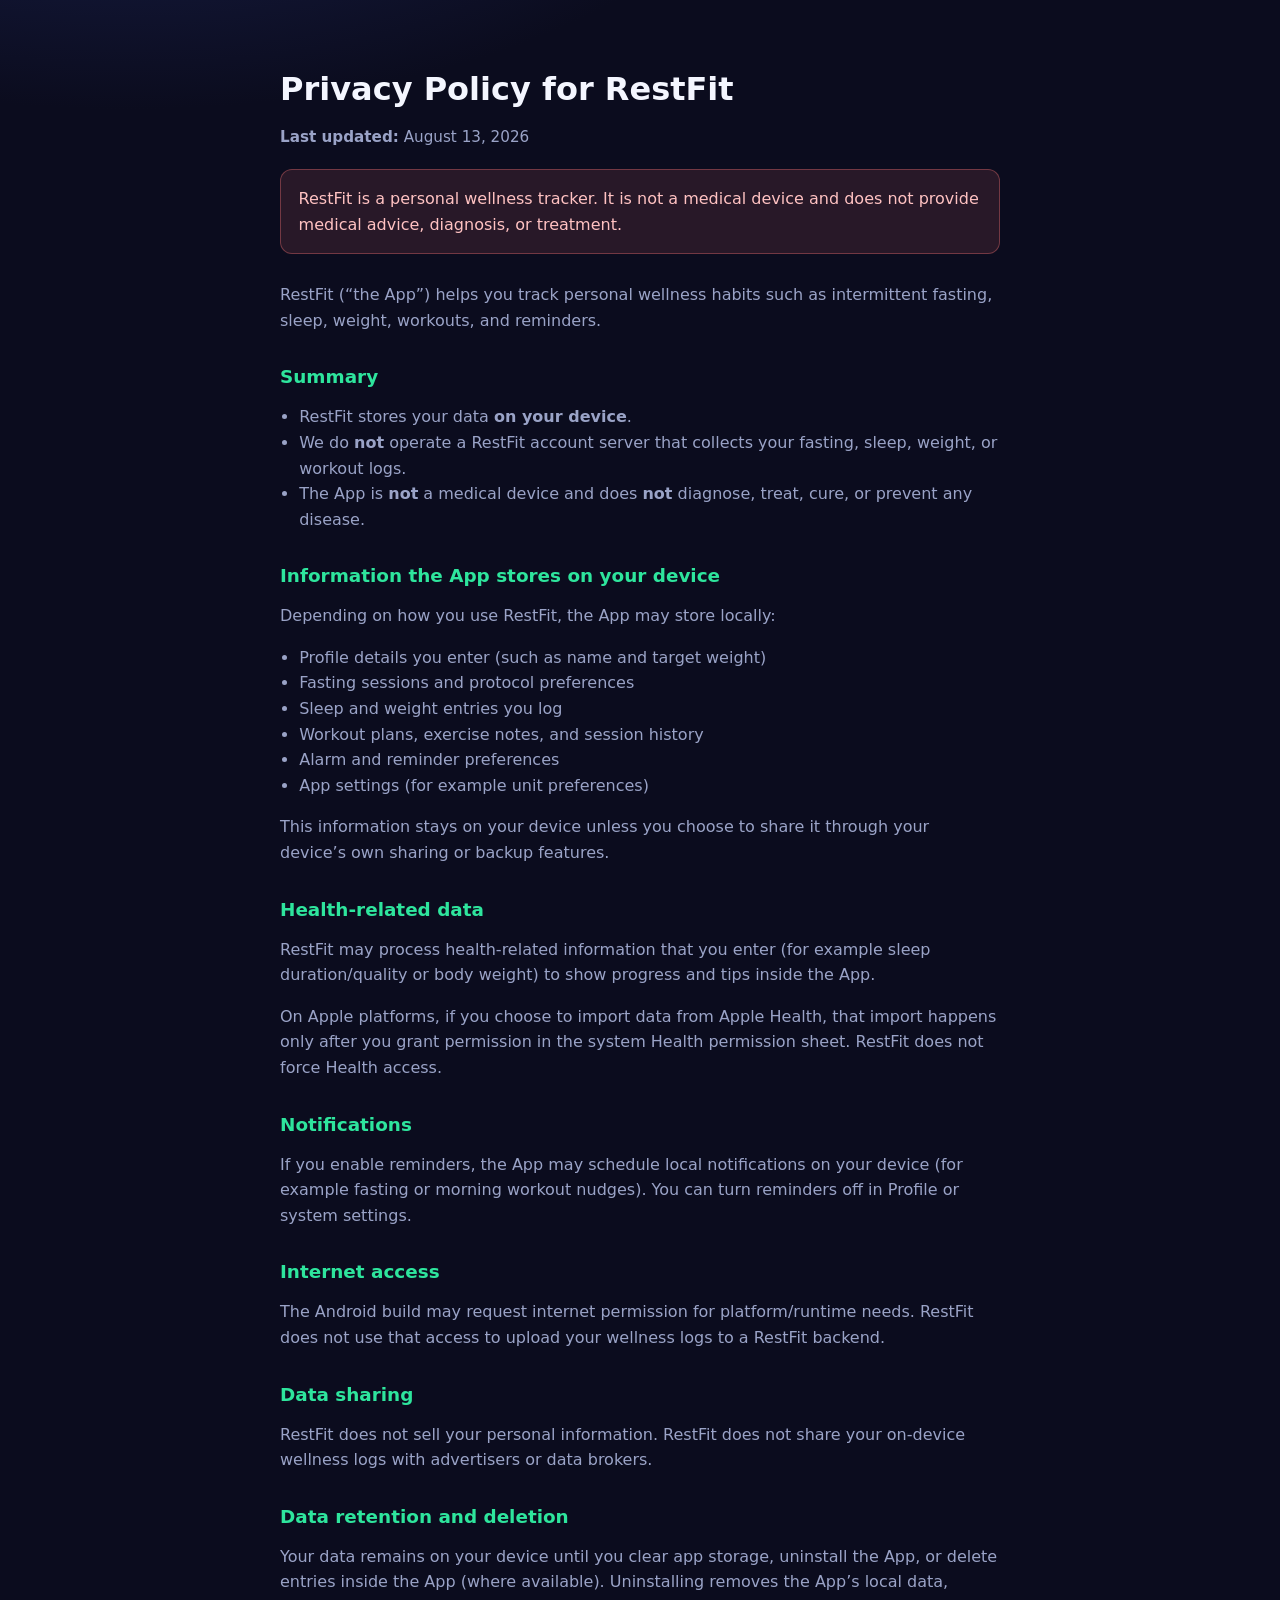
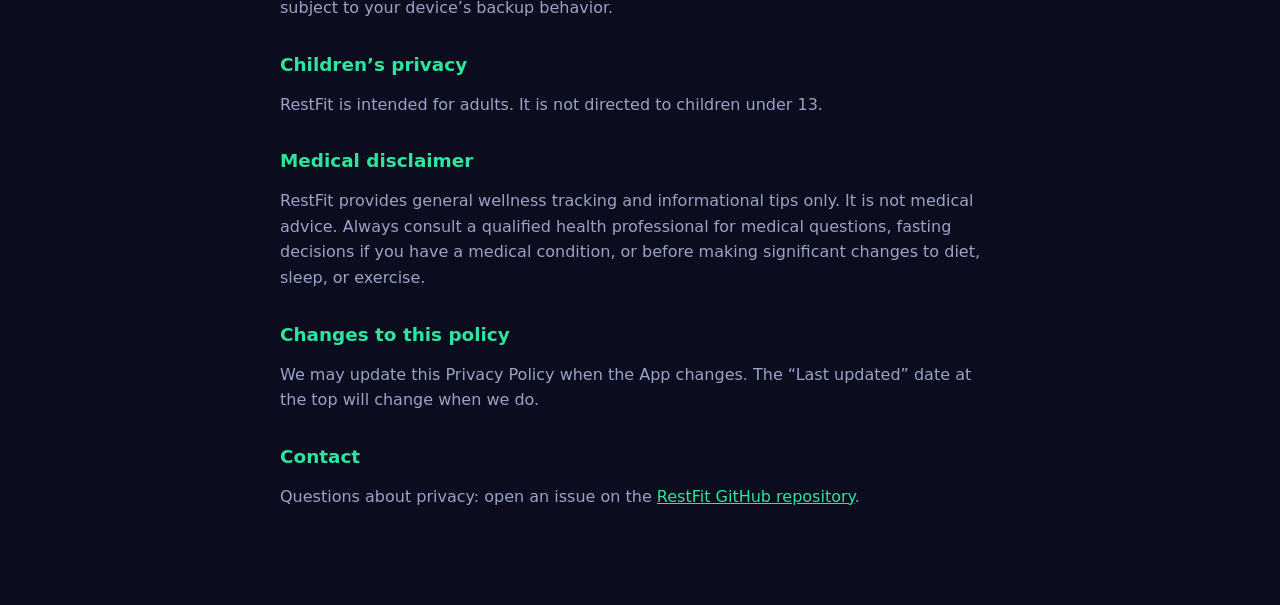
==== docs/index.html @ 87e2a372 "Add privacy policy, Play listing copy, and store assets. Ship an in-app Privacy Policy with medical " ====
<!DOCTYPE html>
<html lang="en">
<head>
  <meta charset="utf-8" />
  <meta http-equiv="refresh" content="0; url=./privacy/" />
  <title>RestFit</title>
  <link rel="canonical" href="./privacy/" />
</head>
<body>
  <p><a href="./privacy/">RestFit Privacy Policy</a></p>
</body>
</html>
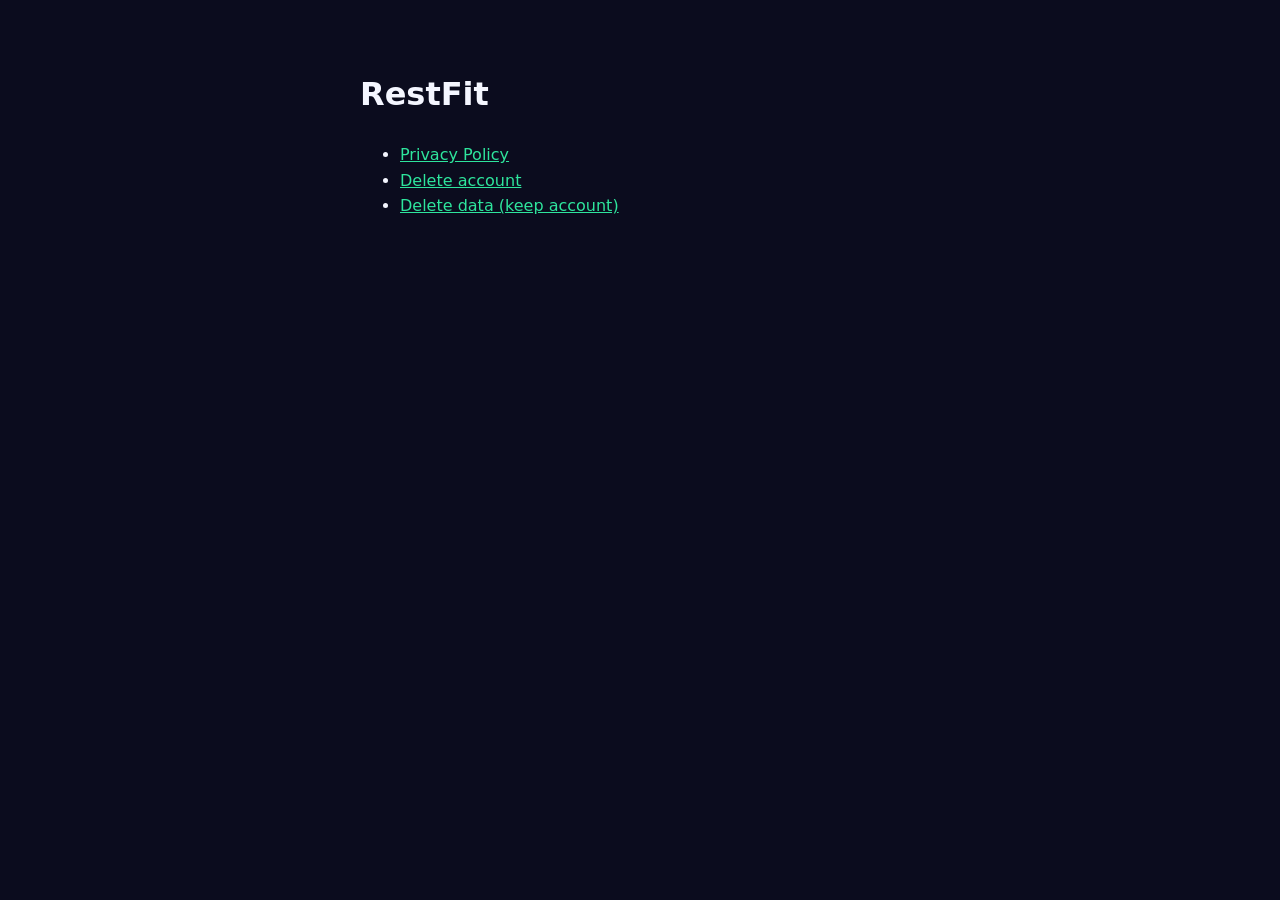
==== commit 1fda6840: "Add account and data deletion flows for Play Data safety. In-app clear/delete actions plus public Gi" ====
--- a/docs/index.html
+++ b/docs/index.html
@@ -2,11 +2,29 @@
 <html lang="en">
 <head>
   <meta charset="utf-8" />
-  <meta http-equiv="refresh" content="0; url=./privacy/" />
+  <meta name="viewport" content="width=device-width, initial-scale=1" />
   <title>RestFit</title>
-  <link rel="canonical" href="./privacy/" />
+  <style>
+    body {
+      margin: 0;
+      font-family: ui-sans-serif, system-ui, -apple-system, Segoe UI, Roboto, Helvetica, Arial, sans-serif;
+      background: #0b0c1e;
+      color: #f4f6ff;
+      padding: 48px 20px;
+      line-height: 1.6;
+    }
+    a { color: #2ee59d; }
+    main { max-width: 560px; margin: 0 auto; }
+  </style>
 </head>
 <body>
-  <p><a href="./privacy/">RestFit Privacy Policy</a></p>
+  <main>
+    <h1>RestFit</h1>
+    <ul>
+      <li><a href="./privacy/">Privacy Policy</a></li>
+      <li><a href="./delete-account/">Delete account</a></li>
+      <li><a href="./delete-data/">Delete data (keep account)</a></li>
+    </ul>
+  </main>
 </body>
 </html>
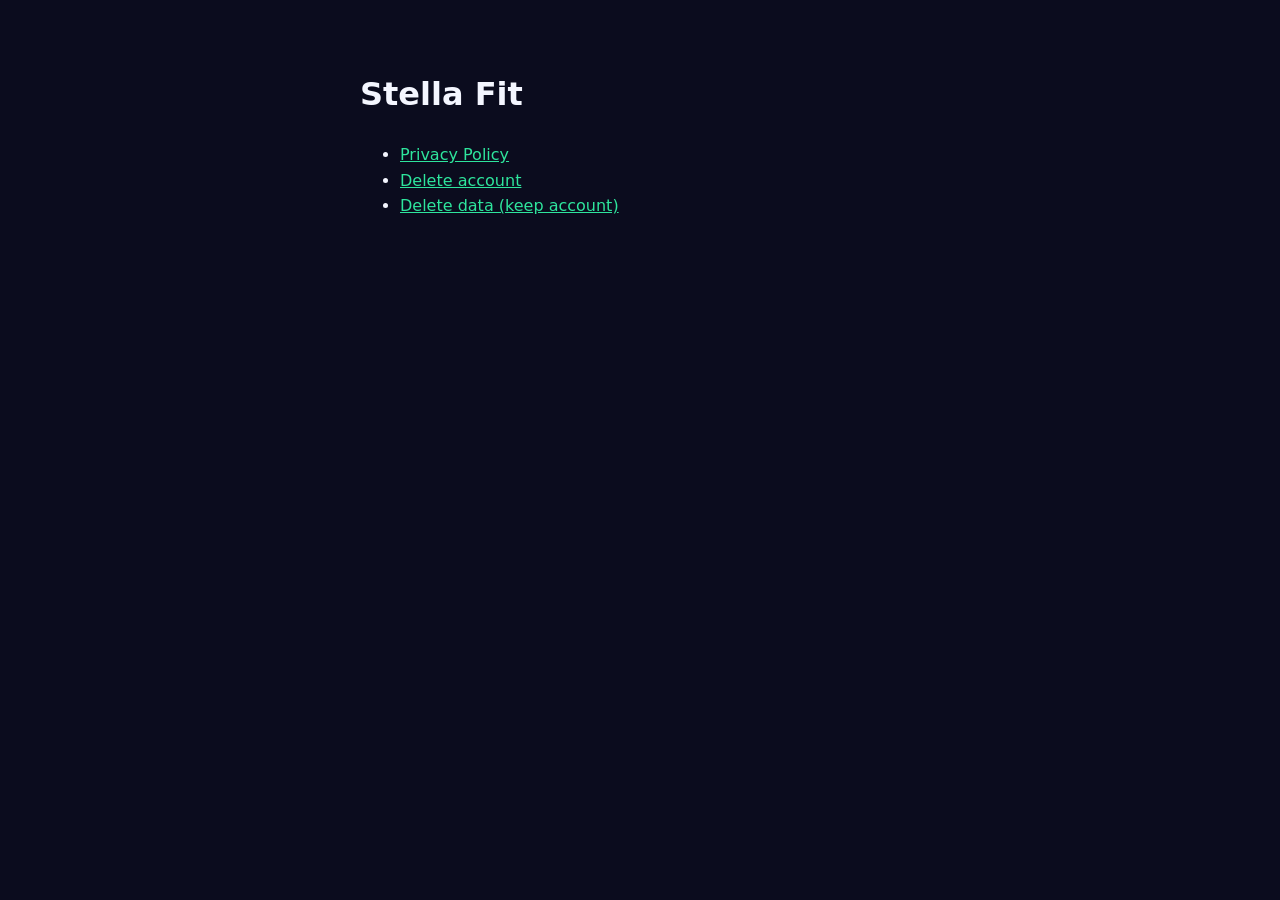
==== commit 34f378cc: "Rename the app to Stella Fit in UI, legal pages, and store docs. Also add PNG tab bar icons so Andro" ====
--- a/docs/index.html
+++ b/docs/index.html
@@ -3,7 +3,7 @@
 <head>
   <meta charset="utf-8" />
   <meta name="viewport" content="width=device-width, initial-scale=1" />
-  <title>RestFit</title>
+  <title>Stella Fit</title>
   <style>
     body {
       margin: 0;
@@ -19,7 +19,7 @@
 </head>
 <body>
   <main>
-    <h1>RestFit</h1>
+    <h1>Stella Fit</h1>
     <ul>
       <li><a href="./privacy/">Privacy Policy</a></li>
       <li><a href="./delete-account/">Delete account</a></li>
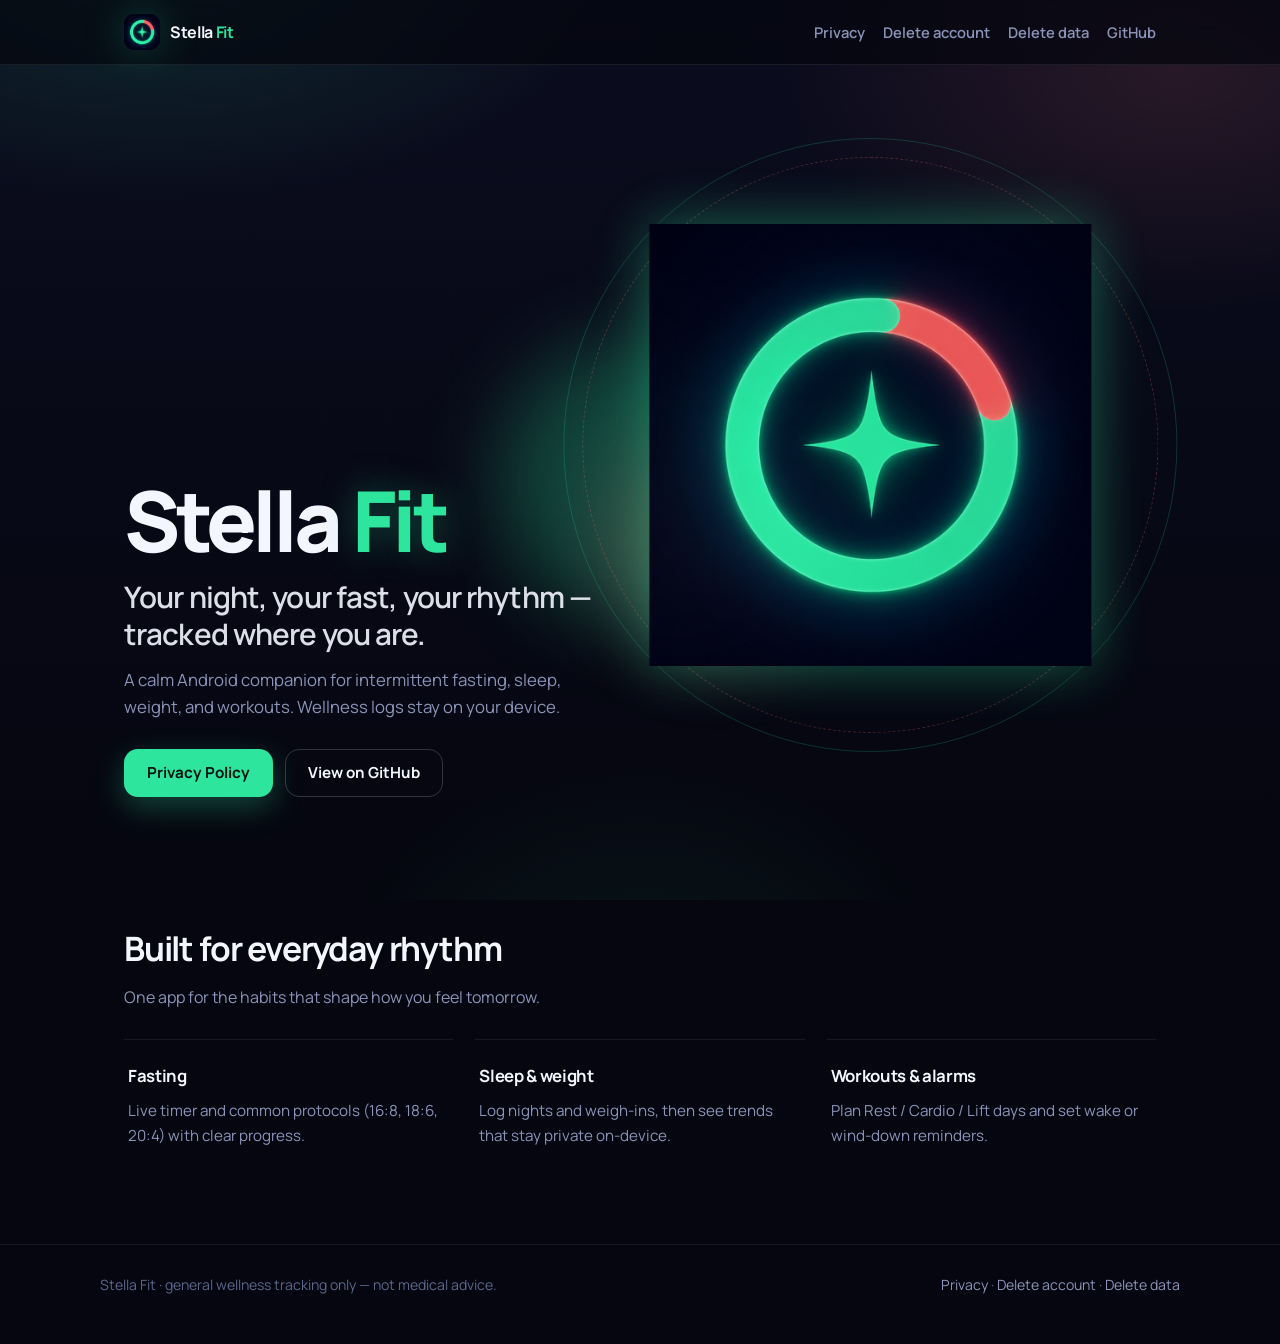
==== commit 465aebfa: "Ship Home branding, Aero keyboard, and Play version 7. Adds Manrope headers, in-app keyboard, keyboa" ====
--- a/docs/index.html
+++ b/docs/index.html
@@ -3,28 +3,86 @@
 <head>
   <meta charset="utf-8" />
   <meta name="viewport" content="width=device-width, initial-scale=1" />
-  <title>Stella Fit</title>
-  <style>
-    body {
-      margin: 0;
-      font-family: ui-sans-serif, system-ui, -apple-system, Segoe UI, Roboto, Helvetica, Arial, sans-serif;
-      background: #0b0c1e;
-      color: #f4f6ff;
-      padding: 48px 20px;
-      line-height: 1.6;
-    }
-    a { color: #2ee59d; }
-    main { max-width: 560px; margin: 0 auto; }
-  </style>
+  <title>Stella Fit — Fasting, sleep, and workouts</title>
+  <meta name="description" content="Stella Fit tracks fasting, sleep, weight, and workouts on your device — a calm wellness companion with mint-forward design." />
+  <link rel="icon" href="./assets/icon.png" />
+  <link rel="preconnect" href="https://fonts.googleapis.com" />
+  <link rel="preconnect" href="https://fonts.gstatic.com" crossorigin />
+  <link href="https://fonts.googleapis.com/css2?family=Manrope:wght@500;600;700;800&display=swap" rel="stylesheet" />
+  <link rel="stylesheet" href="./assets/site.css" />
 </head>
 <body>
-  <main>
-    <h1>Stella Fit</h1>
-    <ul>
-      <li><a href="./privacy/">Privacy Policy</a></li>
-      <li><a href="./delete-account/">Delete account</a></li>
-      <li><a href="./delete-data/">Delete data (keep account)</a></li>
+  <header class="site-nav">
+    <div class="site-nav__inner">
+      <a class="brand" href="./">
+        <img class="brand__mark" src="./assets/icon.png" width="36" height="36" alt="" />
+        <span class="brand__name">Stella <span>Fit</span></span>
+      </a>
+      <nav class="nav-links" aria-label="Site">
+        <a href="./privacy/">Privacy</a>
+        <a href="./delete-account/">Delete account</a>
+        <a href="./delete-data/">Delete data</a>
+        <a href="https://github.com/ilda-cornolius/RestFit">GitHub</a>
+      </nav>
+    </div>
+  </header>
+
+  <section class="hero">
+    <div class="hero__visual" aria-hidden="true">
+      <div class="orb orb--mint"></div>
+      <div class="orb orb--coral"></div>
+      <div class="mark-stage">
+        <div class="ring"></div>
+        <img src="./assets/icon.png" width="512" height="512" alt="" />
+      </div>
+    </div>
+
+    <div class="hero__copy">
+      <div class="hero__copy-inner">
+        <h1 class="hero__brand">Stella <span>Fit</span></h1>
+        <p class="hero__title">Your night, your fast, your rhythm — tracked where you are.</p>
+        <p class="hero__lede">
+          A calm Android companion for intermittent fasting, sleep, weight, and workouts.
+          Wellness logs stay on your device.
+        </p>
+        <div class="cta-row">
+          <a class="btn btn--mint" href="./privacy/">Privacy Policy</a>
+          <a class="btn btn--ghost" href="https://github.com/ilda-cornolius/RestFit">View on GitHub</a>
+        </div>
+      </div>
+    </div>
+  </section>
+
+  <section class="section">
+    <div class="section__head">
+      <h2>Built for everyday rhythm</h2>
+      <p>One app for the habits that shape how you feel tomorrow.</p>
+    </div>
+    <ul class="feature-list">
+      <li>
+        <h3>Fasting</h3>
+        <p>Live timer and common protocols (16:8, 18:6, 20:4) with clear progress.</p>
+      </li>
+      <li>
+        <h3>Sleep &amp; weight</h3>
+        <p>Log nights and weigh-ins, then see trends that stay private on-device.</p>
+      </li>
+      <li>
+        <h3>Workouts &amp; alarms</h3>
+        <p>Plan Rest / Cardio / Lift days and set wake or wind-down reminders.</p>
+      </li>
     </ul>
-  </main>
+  </section>
+
+  <footer class="site-footer">
+    <div class="site-footer__inner">
+      <span>Stella Fit · general wellness tracking only — not medical advice.</span>
+      <span>
+        <a href="./privacy/">Privacy</a> ·
+        <a href="./delete-account/">Delete account</a> ·
+        <a href="./delete-data/">Delete data</a>
+      </span>
+    </div>
+  </footer>
 </body>
 </html>
--- a/docs/assets/site.css
+++ b/docs/assets/site.css
@@ -0,0 +1,500 @@
+:root {
+  --bg: #05060f;
+  --bg-deep: #0b0c1e;
+  --surface: #10122a;
+  --text: #f4f6ff;
+  --muted: #8b94b8;
+  --faint: #5c668c;
+  --mint: #2ee59d;
+  --mint-dim: rgba(46, 229, 157, 0.14);
+  --coral: #ff7676;
+  --line: rgba(255, 255, 255, 0.08);
+  --glow: 0 0 40px rgba(46, 229, 157, 0.28);
+  --font: "Manrope", ui-sans-serif, system-ui, sans-serif;
+  --max: 720px;
+  --wide: 1080px;
+}
+
+*,
+*::before,
+*::after {
+  box-sizing: border-box;
+}
+
+html {
+  scroll-behavior: smooth;
+}
+
+body {
+  margin: 0;
+  min-height: 100vh;
+  font-family: var(--font);
+  background: var(--bg);
+  color: var(--text);
+  line-height: 1.65;
+  -webkit-font-smoothing: antialiased;
+}
+
+body::before {
+  content: "";
+  position: fixed;
+  inset: 0;
+  z-index: -2;
+  background:
+    radial-gradient(900px 520px at 12% -8%, rgba(46, 229, 157, 0.16), transparent 55%),
+    radial-gradient(800px 480px at 92% 8%, rgba(255, 118, 118, 0.12), transparent 50%),
+    radial-gradient(700px 500px at 50% 110%, rgba(46, 229, 157, 0.08), transparent 45%),
+    linear-gradient(180deg, #0b0c1e 0%, #05060f 100%);
+}
+
+body::after {
+  content: "";
+  position: fixed;
+  inset: 0;
+  z-index: -1;
+  opacity: 0.35;
+  pointer-events: none;
+  background-image:
+    linear-gradient(rgba(255, 255, 255, 0.03) 1px, transparent 1px),
+    linear-gradient(90deg, rgba(255, 255, 255, 0.03) 1px, transparent 1px);
+  background-size: 64px 64px;
+  mask-image: radial-gradient(ellipse at center, black 20%, transparent 75%);
+}
+
+a {
+  color: var(--mint);
+  text-decoration-thickness: 1px;
+  text-underline-offset: 3px;
+  transition: color 0.2s ease, opacity 0.2s ease;
+}
+
+a:hover {
+  color: #7dffc4;
+}
+
+img {
+  max-width: 100%;
+  display: block;
+}
+
+.site-nav {
+  position: sticky;
+  top: 0;
+  z-index: 20;
+  backdrop-filter: blur(16px);
+  -webkit-backdrop-filter: blur(16px);
+  background: rgba(5, 6, 15, 0.72);
+  border-bottom: 1px solid var(--line);
+}
+
+.site-nav__inner {
+  max-width: var(--wide);
+  margin: 0 auto;
+  padding: 14px 24px;
+  display: flex;
+  align-items: center;
+  justify-content: space-between;
+  gap: 16px;
+}
+
+.brand {
+  display: inline-flex;
+  align-items: center;
+  gap: 10px;
+  color: var(--text);
+  text-decoration: none;
+  font-weight: 700;
+  letter-spacing: -0.02em;
+}
+
+.brand:hover {
+  color: var(--text);
+  opacity: 0.92;
+}
+
+.brand__mark {
+  width: 36px;
+  height: 36px;
+  border-radius: 10px;
+  box-shadow: var(--glow);
+}
+
+.brand__name span {
+  color: var(--mint);
+}
+
+.nav-links {
+  display: flex;
+  flex-wrap: wrap;
+  gap: 8px 18px;
+  align-items: center;
+  justify-content: flex-end;
+}
+
+.nav-links a {
+  color: var(--muted);
+  text-decoration: none;
+  font-size: 0.92rem;
+  font-weight: 600;
+}
+
+.nav-links a:hover,
+.nav-links a[aria-current="page"] {
+  color: var(--mint);
+}
+
+.hero {
+  position: relative;
+  max-width: none;
+  margin: 0;
+  padding: 0;
+  min-height: calc(100vh - 68px);
+  display: grid;
+  align-items: end;
+  overflow: hidden;
+}
+
+.hero__visual {
+  position: absolute;
+  inset: 0;
+  display: grid;
+  place-items: center;
+  pointer-events: none;
+}
+
+.hero__visual .mark-stage {
+  width: min(560px, 88vw);
+  opacity: 0.92;
+}
+
+@media (min-width: 860px) {
+  .hero__visual .mark-stage {
+    translate: 18vw -4vh;
+    width: min(620px, 48vw);
+  }
+}
+
+.hero__copy {
+  position: relative;
+  z-index: 1;
+  max-width: 40rem;
+  padding: 72px 24px 80px;
+  margin: 0 auto 0 0;
+  width: 100%;
+}
+
+@media (min-width: 860px) {
+  .hero__copy {
+    max-width: var(--wide);
+    margin: 0 auto;
+    padding: 96px 24px 100px;
+  }
+
+  .hero__copy-inner {
+    max-width: 34rem;
+  }
+}
+
+.hero__brand {
+  margin: 0 0 18px;
+  font-size: clamp(3rem, 8vw, 5.25rem);
+  font-weight: 800;
+  letter-spacing: -0.05em;
+  line-height: 0.95;
+}
+
+.hero__brand span {
+  color: var(--mint);
+  text-shadow: 0 0 36px rgba(46, 229, 157, 0.35);
+}
+
+.hero__title {
+  margin: 0 0 14px;
+  font-size: clamp(1.35rem, 3vw, 1.85rem);
+  font-weight: 600;
+  letter-spacing: -0.03em;
+  line-height: 1.25;
+  color: rgba(244, 246, 255, 0.9);
+}
+
+.hero__lede {
+  margin: 0 0 28px;
+  color: var(--muted);
+  font-size: 1.05rem;
+  max-width: 28rem;
+}
+
+.cta-row {
+  display: flex;
+  flex-wrap: wrap;
+  gap: 12px;
+}
+
+.btn {
+  display: inline-flex;
+  align-items: center;
+  justify-content: center;
+  gap: 8px;
+  min-height: 48px;
+  padding: 0 22px;
+  border-radius: 14px;
+  font-family: inherit;
+  font-size: 0.95rem;
+  font-weight: 700;
+  text-decoration: none;
+  border: 1px solid transparent;
+  transition: transform 0.18s ease, box-shadow 0.18s ease, background 0.18s ease;
+}
+
+.btn:hover {
+  transform: translateY(-1px);
+}
+
+.btn--mint {
+  background: var(--mint);
+  color: #04140e;
+  box-shadow: 0 10px 30px rgba(46, 229, 157, 0.28);
+}
+
+.btn--mint:hover {
+  color: #04140e;
+  box-shadow: 0 14px 36px rgba(46, 229, 157, 0.4);
+}
+
+.btn--ghost {
+  background: transparent;
+  color: var(--text);
+  border-color: rgba(255, 255, 255, 0.18);
+}
+
+.btn--ghost:hover {
+  color: var(--text);
+  border-color: rgba(46, 229, 157, 0.55);
+  background: var(--mint-dim);
+}
+
+.orb {
+  position: absolute;
+  border-radius: 50%;
+  filter: blur(40px);
+  pointer-events: none;
+}
+
+.orb--mint {
+  width: 280px;
+  height: 280px;
+  background: rgba(46, 229, 157, 0.28);
+  animation: drift 7s ease-in-out infinite alternate;
+}
+
+.orb--coral {
+  width: 220px;
+  height: 220px;
+  background: rgba(255, 118, 118, 0.22);
+  animation: drift 8.5s ease-in-out infinite alternate-reverse;
+  translate: 80px 60px;
+}
+
+.mark-stage {
+  position: relative;
+  width: min(360px, 78vw);
+  aspect-ratio: 1;
+  display: grid;
+  place-items: center;
+}
+
+.mark-stage img {
+  width: 72%;
+  height: auto;
+  filter: drop-shadow(0 0 28px rgba(46, 229, 157, 0.45));
+  animation: pulse-glow 4.8s ease-in-out infinite;
+}
+
+.ring {
+  position: absolute;
+  inset: 0;
+  border-radius: 50%;
+  border: 1px solid rgba(46, 229, 157, 0.22);
+  animation: spin-slow 28s linear infinite;
+}
+
+.ring::before {
+  content: "";
+  position: absolute;
+  inset: 18px;
+  border-radius: 50%;
+  border: 1px dashed rgba(255, 118, 118, 0.28);
+}
+
+.section {
+  max-width: var(--wide);
+  margin: 0 auto;
+  padding: 24px 24px 96px;
+}
+
+.section__head {
+  max-width: 36rem;
+  margin-bottom: 28px;
+}
+
+.section__head h2 {
+  margin: 0 0 8px;
+  font-size: clamp(1.6rem, 3vw, 2.1rem);
+  letter-spacing: -0.035em;
+}
+
+.section__head p {
+  margin: 0;
+  color: var(--muted);
+}
+
+.feature-list {
+  list-style: none;
+  margin: 0;
+  padding: 0;
+  display: grid;
+  gap: 18px;
+}
+
+@media (min-width: 720px) {
+  .feature-list {
+    grid-template-columns: repeat(3, 1fr);
+    gap: 22px;
+  }
+}
+
+.feature-list li {
+  padding: 8px 4px 0;
+  border-top: 1px solid var(--line);
+}
+
+.feature-list h3 {
+  margin: 14px 0 8px;
+  font-size: 1.05rem;
+  letter-spacing: -0.02em;
+}
+
+.feature-list p {
+  margin: 0;
+  color: var(--muted);
+  font-size: 0.95rem;
+}
+
+.site-footer {
+  border-top: 1px solid var(--line);
+  padding: 28px 24px 48px;
+}
+
+.site-footer__inner {
+  max-width: var(--wide);
+  margin: 0 auto;
+  display: flex;
+  flex-wrap: wrap;
+  gap: 12px 24px;
+  justify-content: space-between;
+  color: var(--faint);
+  font-size: 0.88rem;
+}
+
+.site-footer a {
+  color: var(--muted);
+  text-decoration: none;
+}
+
+.site-footer a:hover {
+  color: var(--mint);
+}
+
+/* Legal / content pages */
+.page {
+  max-width: var(--max);
+  margin: 0 auto;
+  padding: 40px 24px 96px;
+}
+
+.page__kicker {
+  margin: 0 0 10px;
+  color: var(--mint);
+  font-size: 0.8rem;
+  font-weight: 700;
+  letter-spacing: 0.14em;
+  text-transform: uppercase;
+}
+
+.page h1 {
+  margin: 0 0 10px;
+  font-size: clamp(2rem, 5vw, 2.75rem);
+  letter-spacing: -0.04em;
+  line-height: 1.1;
+}
+
+.page .meta {
+  margin: 0 0 22px;
+  color: var(--muted);
+  font-size: 0.95rem;
+}
+
+.page h2 {
+  margin: 2.2rem 0 0.7rem;
+  font-size: 1.15rem;
+  color: var(--mint);
+  letter-spacing: -0.02em;
+}
+
+.page p,
+.page li {
+  color: var(--muted);
+}
+
+.page ul,
+.page ol {
+  padding-left: 1.2rem;
+}
+
+.page strong {
+  color: rgba(244, 246, 255, 0.92);
+  font-weight: 700;
+}
+
+.callout,
+.disclaimer {
+  margin: 1.25rem 0 1.75rem;
+  padding: 1rem 1.15rem;
+  border-radius: 14px;
+  backdrop-filter: blur(8px);
+}
+
+.callout {
+  background: var(--mint-dim);
+  color: #c9ffe8;
+  border: 1px solid rgba(46, 229, 157, 0.35);
+}
+
+.disclaimer {
+  background: rgba(255, 118, 118, 0.1);
+  color: #ffc2c2;
+  border: 1px solid rgba(255, 118, 118, 0.35);
+}
+
+@keyframes drift {
+  from { transform: translate(-18px, -10px) scale(1); }
+  to { transform: translate(16px, 14px) scale(1.08); }
+}
+
+@keyframes pulse-glow {
+  0%, 100% { filter: drop-shadow(0 0 22px rgba(46, 229, 157, 0.35)); transform: scale(1); }
+  50% { filter: drop-shadow(0 0 38px rgba(46, 229, 157, 0.55)); transform: scale(1.03); }
+}
+
+@keyframes spin-slow {
+  to { transform: rotate(360deg); }
+}
+
+@media (prefers-reduced-motion: reduce) {
+  *,
+  *::before,
+  *::after {
+    animation: none !important;
+    transition: none !important;
+  }
+}
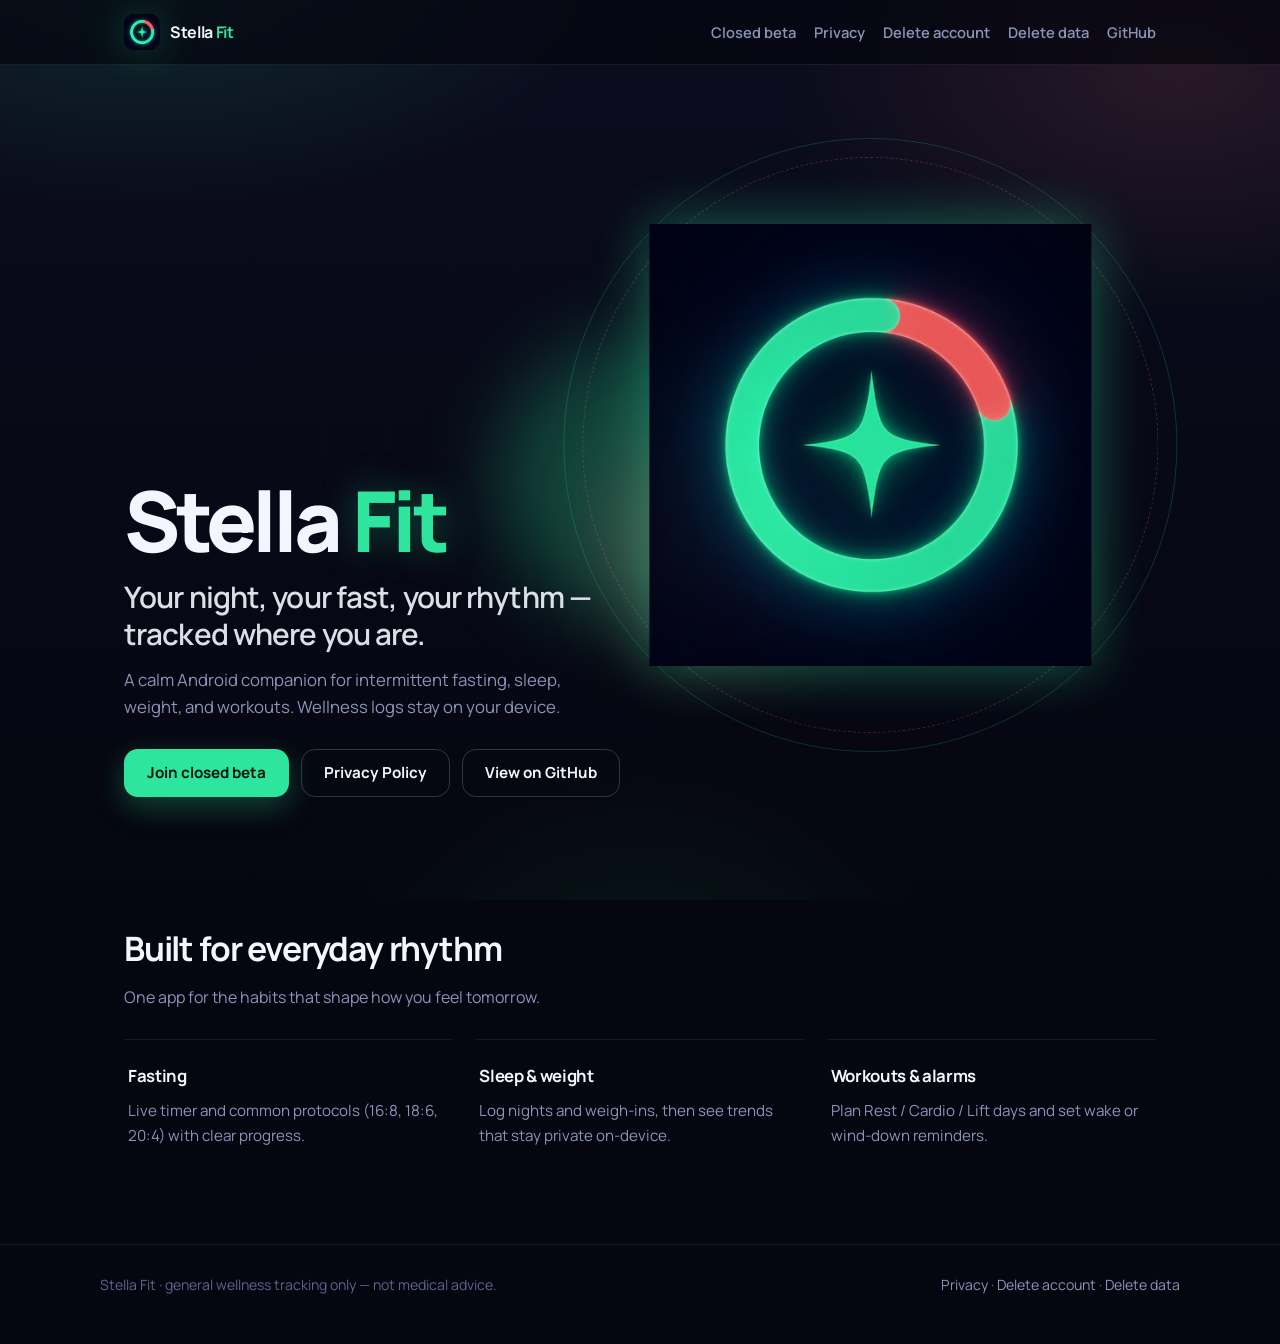
==== commit 8746efec: "Add closed beta signup page and polish keyboard, home, and check-in UX - New GitHub Pages beta flow:" ====
--- a/docs/index.html
+++ b/docs/index.html
@@ -19,6 +19,7 @@
         <span class="brand__name">Stella <span>Fit</span></span>
       </a>
       <nav class="nav-links" aria-label="Site">
+        <a href="./beta/">Closed beta</a>
         <a href="./privacy/">Privacy</a>
         <a href="./delete-account/">Delete account</a>
         <a href="./delete-data/">Delete data</a>
@@ -46,7 +47,8 @@
           Wellness logs stay on your device.
         </p>
         <div class="cta-row">
-          <a class="btn btn--mint" href="./privacy/">Privacy Policy</a>
+          <a class="btn btn--mint" href="./beta/">Join closed beta</a>
+          <a class="btn btn--ghost" href="./privacy/">Privacy Policy</a>
           <a class="btn btn--ghost" href="https://github.com/ilda-cornolius/RestFit">View on GitHub</a>
         </div>
       </div>
--- a/docs/assets/site.css
+++ b/docs/assets/site.css
@@ -498,3 +498,131 @@
     transition: none !important;
   }
 }
+
+/* Closed beta signup */
+.beta-steps {
+  list-style: none;
+  margin: 0;
+  padding: 0;
+  display: grid;
+  gap: 18px;
+}
+
+.beta-step {
+  padding: 1.25rem 1.35rem;
+  border-radius: 16px;
+  border: 1px solid var(--line);
+  background: rgba(16, 18, 42, 0.72);
+}
+
+.beta-step.is-locked {
+  opacity: 0.55;
+}
+
+.beta-step.is-unlocked {
+  border-color: rgba(46, 229, 157, 0.35);
+  box-shadow: 0 0 0 1px rgba(46, 229, 157, 0.08);
+}
+
+.beta-step__label {
+  display: inline-flex;
+  align-items: center;
+  justify-content: center;
+  width: 1.75rem;
+  height: 1.75rem;
+  margin-bottom: 10px;
+  border-radius: 999px;
+  background: var(--mint-dim);
+  color: var(--mint);
+  font-size: 0.82rem;
+  font-weight: 800;
+}
+
+.beta-step h2 {
+  margin: 0 0 8px;
+  font-size: 1.15rem;
+  color: var(--text);
+}
+
+.beta-step p {
+  margin: 0 0 14px;
+}
+
+.beta-step .btn {
+  margin-top: 4px;
+}
+
+.beta-check {
+  display: flex;
+  align-items: flex-start;
+  gap: 10px;
+  margin: 18px 0 0;
+  padding: 14px 16px;
+  border-radius: 14px;
+  background: rgba(255, 255, 255, 0.04);
+  border: 1px solid var(--line);
+  color: var(--muted);
+  font-size: 0.95rem;
+}
+
+.beta-check input {
+  margin-top: 4px;
+  accent-color: var(--mint);
+  width: 18px;
+  height: 18px;
+  flex-shrink: 0;
+}
+
+.beta-email {
+  margin-top: 28px;
+  padding: 1.35rem;
+  border-radius: 16px;
+  border: 1px solid var(--line);
+  background: rgba(16, 18, 42, 0.72);
+}
+
+.beta-email h2 {
+  margin: 0 0 8px;
+  font-size: 1.05rem;
+  color: var(--text);
+}
+
+.beta-email p {
+  margin: 0 0 14px;
+}
+
+.beta-email__row {
+  display: flex;
+  flex-wrap: wrap;
+  gap: 10px;
+}
+
+.beta-email__row input {
+  flex: 1 1 220px;
+  min-height: 48px;
+  padding: 0 14px;
+  border-radius: 12px;
+  border: 1px solid rgba(255, 255, 255, 0.14);
+  background: rgba(5, 6, 15, 0.65);
+  color: var(--text);
+  font: inherit;
+}
+
+.beta-email__row input:focus {
+  outline: 2px solid rgba(46, 229, 157, 0.45);
+  outline-offset: 1px;
+}
+
+.beta-note {
+  margin-top: 10px;
+  font-size: 0.88rem;
+  color: var(--faint);
+}
+
+.beta-copy-msg {
+  margin-top: 10px;
+  color: var(--mint);
+  font-size: 0.9rem;
+  font-weight: 600;
+  min-height: 1.2em;
+}
